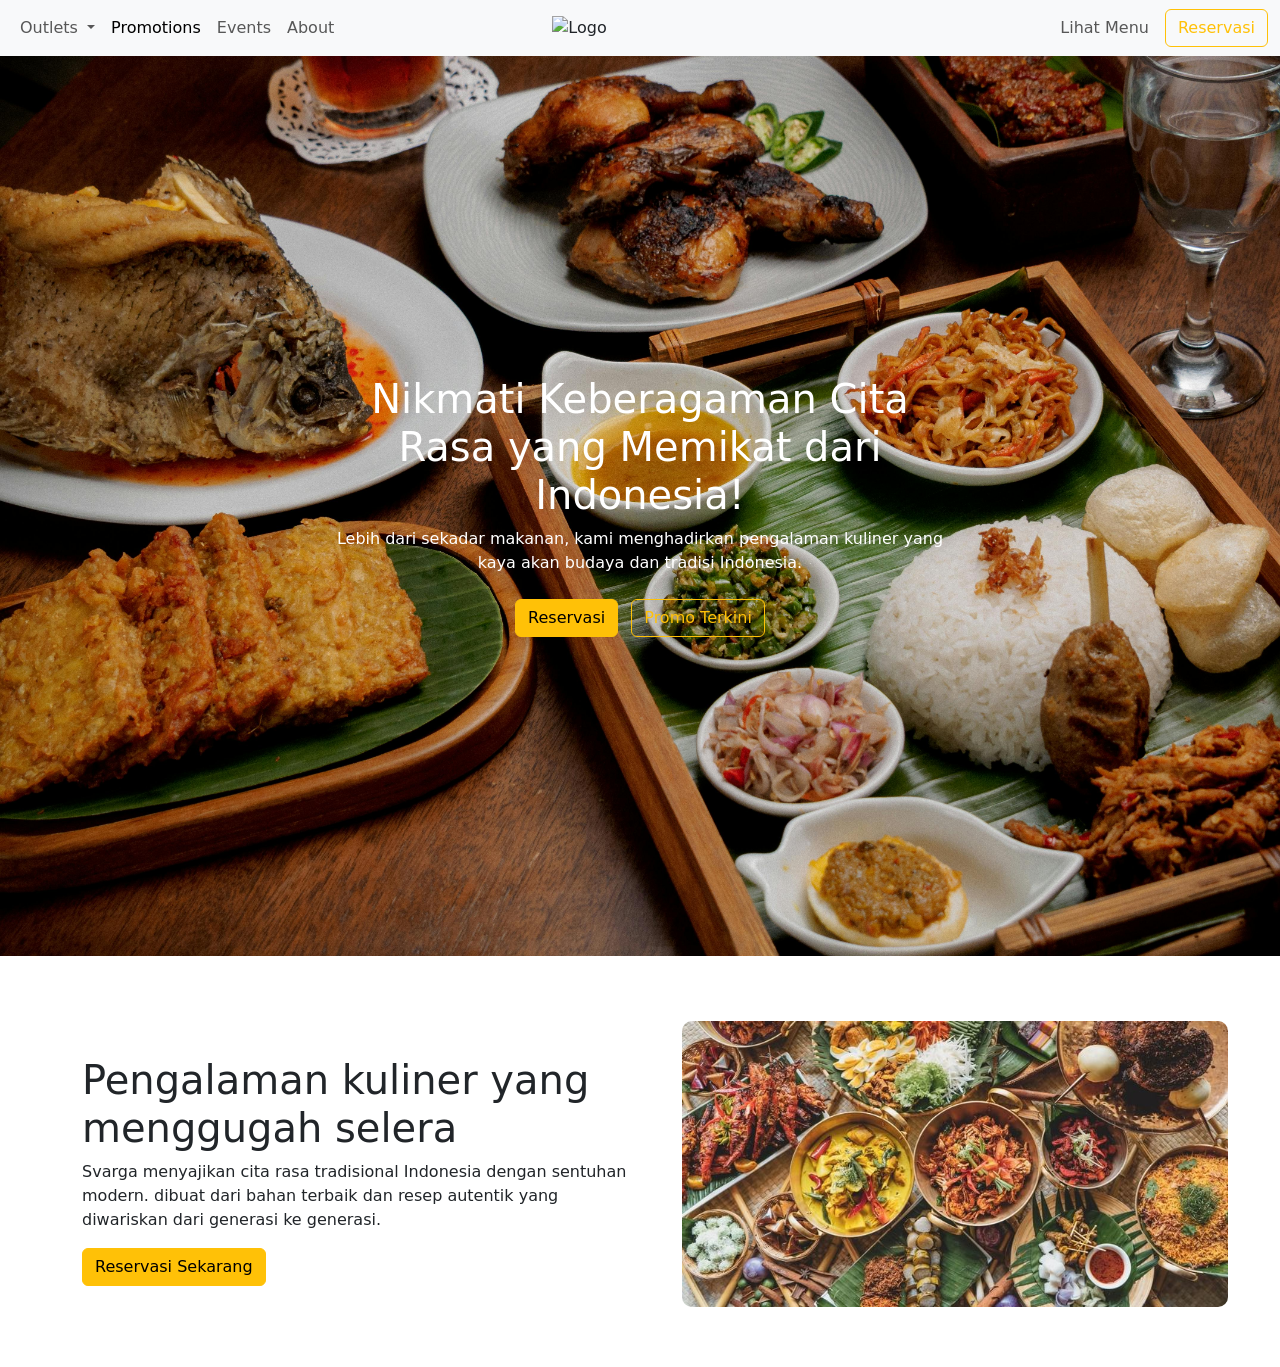
==== index.html @ 2d4aeb8b "ya inilah Co-authored-by: Copilot <copilot@github.com>" ====
<!DOCTYPE html>
<html lang="en">

<head>
    <meta charset="UTF-8">
    <meta name="viewport" content="width=device-width, initial-scale=1.0">
    <title>Document</title>
    <link href="https://cdn.jsdelivr.net/npm/bootstrap@5.3.0/dist/css/bootstrap.min.css" rel="stylesheet">
    <script src="" https://cdn.tailwindcss.com"></script>
    <link rel="stylesheet" href="ubah.css">
</head>

<body>
    <nav class="navbar navbar-expand-lg bg-body-tertiary">
        <div class="container-fluid">

            <button class="navbar-toggler" type="button" data-bs-toggle="collapse" data-bs-target="#navbarNavDropdown">
                <span class="navbar-toggler-icon"></span>
            </button>

            <div class="collapse navbar-collapse" id="navbarNavDropdown">

                <ul class="navbar-nav">

                    <li class="nav-item dropdown">
                        <a class="nav-link dropdown-toggle" href="#" role="button" data-bs-toggle="dropdown">
                            Outlets
                        </a>
                        <ul class="dropdown-menu">
                            <li><span class="dropdown-item-text">Svarga Menteng</span></li>
                            <li><span class="dropdown-item-text">Svarga Bali</span></li>
                            <li><span class="dropdown-item-text">Svarga Surabaya</span></li>
                            <li><span class="dropdown-item-text">Svarga Jogja</span></li>
                        </ul>
                    </li>

                    <li class="nav-item">
                        <a class="nav-link active" href="promo.html">Promotions</a>
                    </li>

                    <li class="nav-item">
                        <a class="nav-link" href="events.html">Events</a>
                    </li>

                    <li class="nav-item">
                        <a class="nav-link" href="about.html">About</a>
                    </li>

                </ul>

                <div class="mx-auto">
                    <img src="logo.png" alt="Logo" width="80" class="d-block">
                </div>

                <ul class="navbar-nav ms-auto align-items-center">
                    <li class="nav-item">
                        <a class="nav-link" href="menu.html">Lihat Menu</a>
                    </li>

                    <li class="nav-item ms-2">
                        <button class="btn btn-outline-warning">Reservasi</button>
                    </li>
                </ul>

            </div>
        </div>
    </nav>
    <div class="hero-image">
        <div class="hero-text">
            <h1>Nikmati Keberagaman Cita Rasa yang Memikat dari Indonesia!</h1>
            <p>Lebih dari sekadar makanan, kami menghadirkan pengalaman kuliner yang kaya akan budaya dan tradisi
                Indonesia.</p>
            <div class="text-center mt-4">
                <button class="btn btn-warning me-2">Reservasi</button>
                <button class="btn btn-outline-warning">Promo Terkini</button>
            </div>
        </div>
    </div>

    <div class="container text-center">
  <div class="row">
    <div class="col kolom-makanan">
      <h1>Pengalaman kuliner yang menggugah selera</h1>
      <p>Svarga menyajikan cita rasa tradisional Indonesia dengan sentuhan modern. dibuat dari bahan terbaik dan resep autentik yang diwariskan dari generasi ke generasi.</p>
      <button class="btn btn-warning">Reservasi Sekarang</button>
    </div>
    <div class="col kolom-gambar">
      <img src="makanan.jpeg" alt="menu" class="img-fluid">
    </div>
  </div>
</div>

    <script src="https://cdn.jsdelivr.net/npm/bootstrap@5.3.8/dist/js/bootstrap.bundle.min.js"></script>
</body>

</html>
---- ubah.css ----
.hero-image {
  background-image: url(tumbnail.jpg); 
  min-height: 100vh; /* ganti ini */
  background-size: cover;
  background-position: center;
  position: relative;
  margin-bottom: 50px;
}

.hero-text {
  position: absolute;
  text-align: center;
  top: 50%;
  left: 50%;
    transform: translate(-50%, -50%);
  color: white;
}

.kolom-makanan{
  text-align: start;
  margin-top: 50px;
  margin-bottom: 50px;
}

.kolom-gambar img {
  width: 5500px;
  height: auto;
  margin-top: 15px;
  margin-bottom: 60px;
  margin-left: 30px; /* ini yang bikin geser ke kanan */
  border-radius: 10px;
}

.hero{
  background-image: url(tumbnail.jpg); 
  min-height: 100vh; 
  background-size: cover;
  background-position: center;
  position: relative;
  margin-bottom: 0px;
}

.reservasi{
  font-size: 60px;
  font-weight: bold;
}

.lokasi {
  display: block;
  width: 380px;          /* bikin panjang */       /* biar responsive */
  margin: 10px auto;     /* auto = tengah */
  padding: 15px;
  border-radius: 50px;   /* super tumpul */
  font-weight: bold;
  font-size: 16px;
}
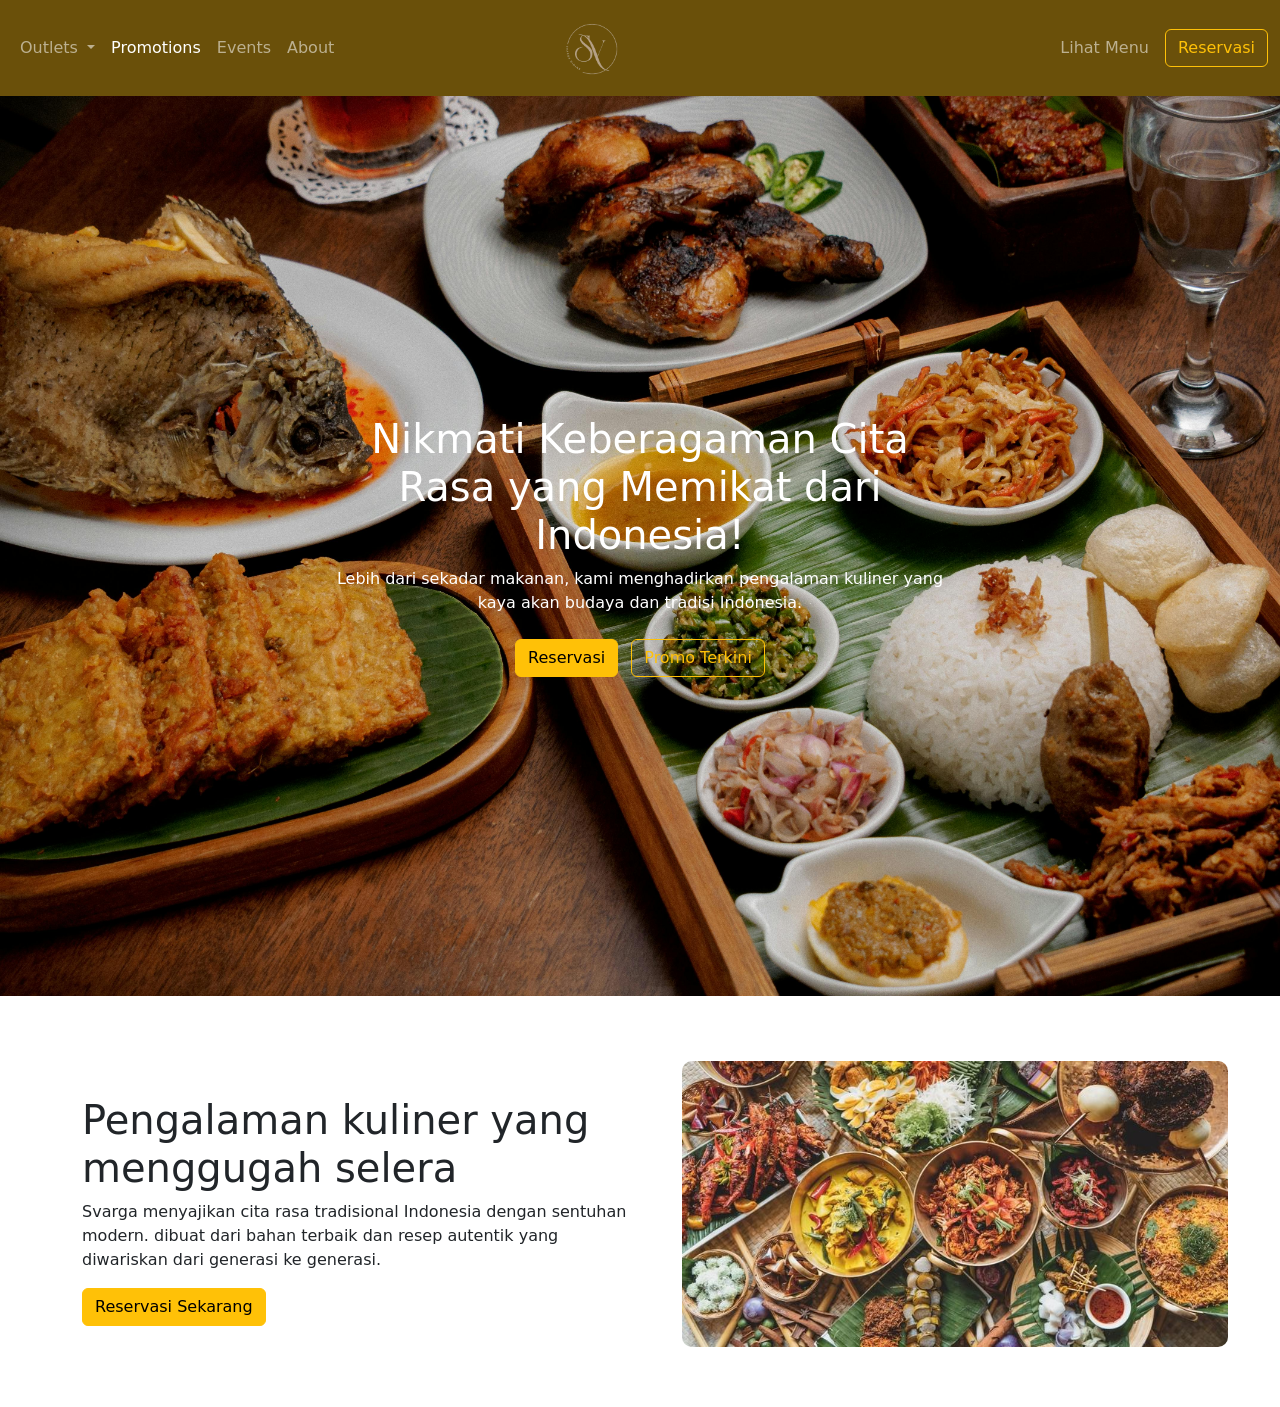
==== commit e3e90d88: "sore" ====
--- a/index.html
+++ b/index.html
@@ -6,12 +6,11 @@
     <meta name="viewport" content="width=device-width, initial-scale=1.0">
     <title>Document</title>
     <link href="https://cdn.jsdelivr.net/npm/bootstrap@5.3.0/dist/css/bootstrap.min.css" rel="stylesheet">
-    <script src="" https://cdn.tailwindcss.com"></script>
     <link rel="stylesheet" href="ubah.css">
 </head>
 
 <body>
-    <nav class="navbar navbar-expand-lg bg-body-tertiary">
+   <nav class="navbar navbar-expand-lg navbar-dark" style="background-color: #6a500a;">
         <div class="container-fluid">
 
             <button class="navbar-toggler" type="button" data-bs-toggle="collapse" data-bs-target="#navbarNavDropdown">
@@ -49,7 +48,7 @@
                 </ul>
 
                 <div class="mx-auto">
-                    <img src="logo.png" alt="Logo" width="80" class="d-block">
+                    <img src="photo/logo.png" alt="Logo" width="80" class="d-block">
                 </div>
 
                 <ul class="navbar-nav ms-auto align-items-center">
--- a/ubah.css
+++ b/ubah.css
@@ -1,3 +1,7 @@
+.body{
+  font-family: 'poppins', 'sans-serif';
+}
+
 .hero-image {
   background-image: url(tumbnail.jpg); 
   min-height: 100vh; /* ganti ini */
@@ -47,10 +51,316 @@
 
 .lokasi {
   display: block;
-  width: 380px;          /* bikin panjang */       /* biar responsive */
-  margin: 10px auto;     /* auto = tengah */
+  width: 380px;          
+  margin: 10px auto;    
   padding: 15px;
-  border-radius: 50px;   /* super tumpul */
+  border-radius: 50px;   
   font-weight: bold;
   font-size: 16px;
 }
+
+.login{
+  display: block;
+  background-color: #d8d3c5;
+  width: 380px;          
+  margin: 45px auto;    
+  padding: 15px;
+  border-radius: 10px; 
+  font-weight: bold;
+  font-size: 16px;
+}
+
+.submit{
+  margin : 10px auto;
+  background-color: black;
+  width: 300px;
+  border-radius: 10px;
+}
+
+.proomo {
+  background-color: #ede9df;
+   padding-bottom: 6%;
+}
+
+.promo {
+  color: #5c4a2d;
+  display: flex;          
+  align-items: center;     
+  gap: 40px;
+  margin-bottom: 40px;
+}
+
+.deskripsi {
+  text-align: left; 
+  padding-left: 30px;
+}
+.gambarp {
+  margin-left: 200px;
+  margin-top: 60px;
+}
+
+.gambarp img {
+  width: 400px;
+}
+
+.card-promo {
+  display: flex;
+  justify-content: center;
+  gap: 60px;
+  flex-wrap: wrap;
+  margin-top: 30px;
+}
+
+.page3 {
+  color: #5c4a2d;
+  background-color: #ede9df;
+  margin-top: 40px;
+  margin-bottom: 20px;
+  padding: 40px 0;
+  padding-bottom: 30px;
+}
+
+.page3 h1 {
+  font-family: Georgia, 'Times New Roman', Times, serif;
+}
+
+.page3 p {
+  font-size: 15px;
+  font-family: 'Segoe UI', Tahoma, Geneva, Verdana, sans-serif;
+}
+.footer {
+  background-color: #6a500a;
+  margin-top: 60px;
+  padding: 10px 0;
+  color: #eeebe5;
+}
+
+.footer .merk {
+  font-size: 22px;
+  margin-bottom: 6px;
+}
+
+.footer h6 {
+  font-weight: bold;
+  margin-bottom: 4px;
+}
+
+.footer ul li {
+  margin-bottom: 4px;
+}
+
+.footer ul li:hover {
+  color: #d97742;
+}
+
+.footer hr {
+  margin: 10px 0;
+  border-color: #d8d3c5;
+}
+
+.events .row {
+  display: flex;
+  align-items: flex-start; 
+}
+
+.foto {
+  flex: 1;
+}
+
+.foto img {
+  width: 100%;
+  height: auto;
+  margin-top: 2cm;
+}
+
+.teks {
+  margin-top: 2cm;
+  margin-left: 20px;
+  flex: 1;
+  text-align: left;
+}
+
+.teks h2 {
+  font-family: 'Playfair Display', serif;
+  font-size: 32px;
+  font-weight: 500;
+  color: #3e3e3e;
+  margin-bottom: 20px;
+}
+
+.teks p {
+  font-size: 15px;
+  line-height: 1.8;
+  color: #6b6b6b;
+  margin-bottom: 15px;
+}
+
+.foto2 {
+  flex: 1;
+}
+
+.foto2 img {
+  width: 100%;
+  height: auto;
+  margin-top: 2cm;
+}
+
+.teks2 {
+  margin-top: 2cm;
+  flex: 1;
+  margin-right: 20px;
+  text-align: right;
+}
+
+.teks2 h2 {
+  font-family: 'Playfair Display', serif;
+  font-size: 32px;
+  font-weight: 500;
+  color: #3e3e3e;
+  margin-bottom: 20px;
+}
+
+.events1 .row {
+  display: flex;
+  flex-direction: row-reverse;
+}
+
+.events2 .row {
+  display: flex;
+  align-items: flex-start; 
+}
+
+.foto3 {
+  flex: 1;
+}
+
+.foto3 img {
+  width: 100%;
+  height: auto;
+  margin-top: 2cm;
+}
+
+.teks3 {
+  margin-top: 2cm;
+  margin-left: 20px;
+  flex: 1;
+  text-align: left;
+}
+
+.teks3 h2 {
+  font-family: 'Playfair Display', serif;
+  font-size: 32px;
+  font-weight: 500;
+  margin-bottom: 20px;
+}
+
+.menu  {
+  padding-bottom: 60px;
+}
+
+.card-menu {
+  display: flex;
+  justify-content: center;
+  gap: 60px;
+  flex-wrap: wrap;
+  margin-top: 30px;
+}
+
+.card {
+    transition: 0.3s;
+    cursor: pointer;
+}
+
+.card:hover {
+    transform: translateY(-10px);
+    box-shadow: 0 10px 25px rgba(0,0,0,0.2);
+}
+
+<<<<<<< HEAD
+.card img {
+  height: 300px;        
+  object-fit: cover;   
+}
+
+
+.about {
+  display: flex;
+  align-items: center;
+  gap: 40px;
+}
+
+.image {
+  width: 50%;
+  margin-left: 0;
+  
+}
+
+.image img {
+  width: 100%;
+  height: 600px;
+  margin-left: 0%;
+}
+
+.text {
+  flex: 1;
+}
+
+.text h5 {
+  color: gray;
+  letter-spacing: 2px;
+}
+
+.text h2 {
+  font-size: 32px;
+  color: #8b5e2e;
+  font-family: Georgia, 'Times New Roman', Times, serif;
+  margin: 10px 0;
+}
+
+.text p {
+  line-height: 1.7;
+}
+
+.about-kanan {
+  display: flex;
+  align-items: center;
+}
+
+.text-kanan {
+  width: 50%;
+  padding: 40px;
+}
+
+.text-kanan h1 {
+  font-size: 50px;
+  color: #8b5e2e;
+  font-family: Georgia, 'Times New Roman', Times, serif;
+  margin: 10px 0;
+}
+
+.image-kanan {
+  width: 50%;
+}
+
+.image-kanan img {
+  width: 100%;
+  height: 600px;
+  object-fit: cover;
+}
+
+.tentang {
+  padding-top: 40px;
+  padding-bottom: 40px;
+  margin-top: 50px;
+}
+
+.tentang p {
+ justify-content: center;
+ font-size: 17px;
+ padding-left: 60px;
+ padding-right: 60px;
+}
+
+>>>>>>> 60ed29569893a36ff968fc61480106409b87541b
+=======
+>>>>>>> 633e956c681a9b9a340500182c13a1677e5e3a21
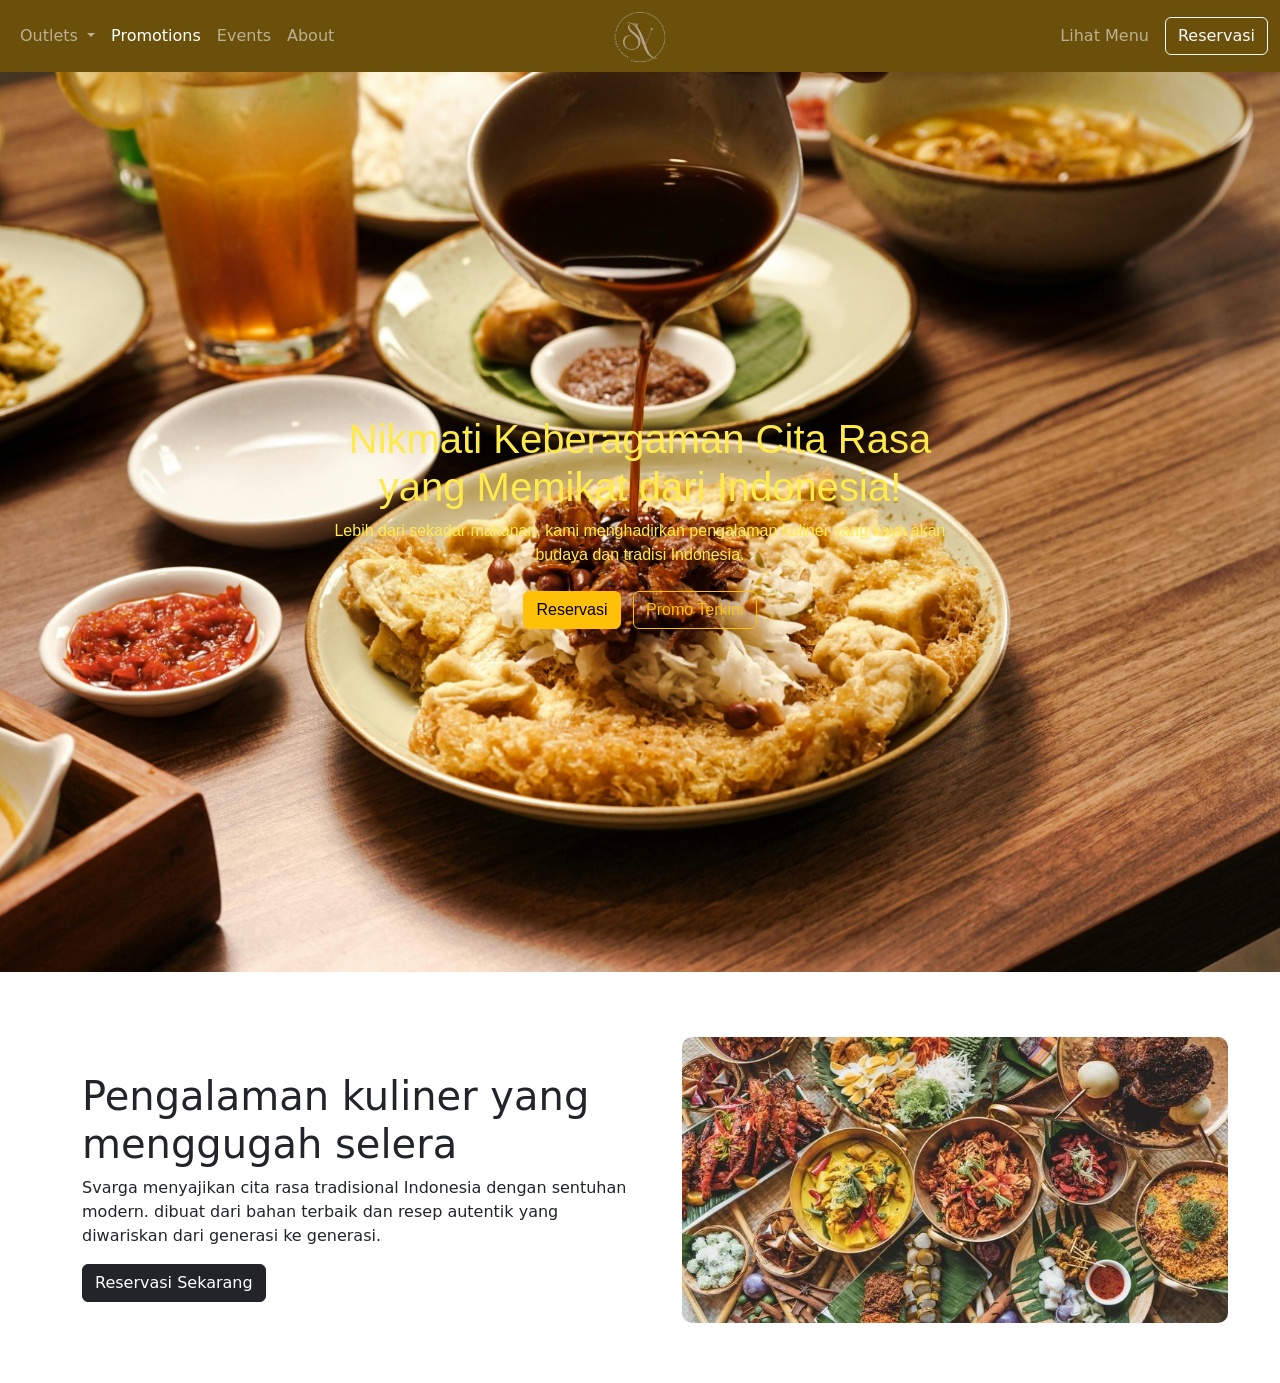
==== commit 0125f55a: "kamis" ====
--- a/index.html
+++ b/index.html
@@ -10,17 +10,13 @@
 </head>
 
 <body>
-   <nav class="navbar navbar-expand-lg navbar-dark" style="background-color: #6a500a;">
+   <nav class="navbar navbar-expand-lg navbar-dark position-relative py-3" style="background-color: #6a500a;">
         <div class="container-fluid">
-
             <button class="navbar-toggler" type="button" data-bs-toggle="collapse" data-bs-target="#navbarNavDropdown">
                 <span class="navbar-toggler-icon"></span>
             </button>
-
             <div class="collapse navbar-collapse" id="navbarNavDropdown">
-
                 <ul class="navbar-nav">
-
                     <li class="nav-item dropdown">
                         <a class="nav-link dropdown-toggle" href="#" role="button" data-bs-toggle="dropdown">
                             Outlets
@@ -32,35 +28,27 @@
                             <li><span class="dropdown-item-text">Svarga Jogja</span></li>
                         </ul>
                     </li>
-
                     <li class="nav-item">
                         <a class="nav-link active" href="promo.html">Promotions</a>
                     </li>
-
                     <li class="nav-item">
                         <a class="nav-link" href="events.html">Events</a>
                     </li>
-
                     <li class="nav-item">
                         <a class="nav-link" href="about.html">About</a>
                     </li>
-
                 </ul>
-
-                <div class="mx-auto">
-                    <img src="photo/logo.png" alt="Logo" width="80" class="d-block">
+                <div class="position-absolute start-50 translate-middle-x">
+                    <img src="photo/logo.png" alt="Logo" width="80">
                 </div>
-
                 <ul class="navbar-nav ms-auto align-items-center">
                     <li class="nav-item">
                         <a class="nav-link" href="menu.html">Lihat Menu</a>
                     </li>
-
                     <li class="nav-item ms-2">
-                        <button class="btn btn-outline-warning">Reservasi</button>
+                        <a class="btn btn-outline-light" href="reservasi.html">Reservasi</a>
                     </li>
                 </ul>
-
             </div>
         </div>
     </nav>
@@ -70,26 +58,23 @@
             <p>Lebih dari sekadar makanan, kami menghadirkan pengalaman kuliner yang kaya akan budaya dan tradisi
                 Indonesia.</p>
             <div class="text-center mt-4">
-                <button class="btn btn-warning me-2">Reservasi</button>
-                <button class="btn btn-outline-warning">Promo Terkini</button>
+                <a href="reservasi.html" class="btn btn-warning me-2">Reservasi</a>
+                <a href="promo.html" class="btn btn-outline-warning">Promo Terkini</a>
             </div>
         </div>
     </div>
-
     <div class="container text-center">
   <div class="row">
     <div class="col kolom-makanan">
       <h1>Pengalaman kuliner yang menggugah selera</h1>
       <p>Svarga menyajikan cita rasa tradisional Indonesia dengan sentuhan modern. dibuat dari bahan terbaik dan resep autentik yang diwariskan dari generasi ke generasi.</p>
-      <button class="btn btn-warning">Reservasi Sekarang</button>
+      <button class="btn btn-dark">Reservasi Sekarang</button>
     </div>
     <div class="col kolom-gambar">
       <img src="makanan.jpeg" alt="menu" class="img-fluid">
     </div>
   </div>
 </div>
-
     <script src="https://cdn.jsdelivr.net/npm/bootstrap@5.3.8/dist/js/bootstrap.bundle.min.js"></script>
 </body>
-
 </html>
--- a/ubah.css
+++ b/ubah.css
@@ -3,7 +3,7 @@
 }
 
 .hero-image {
-  background-image: url(tumbnail.jpg); 
+  background-image: url(photo/aa.jpg); 
   min-height: 100vh; /* ganti ini */
   background-size: cover;
   background-position: center;
@@ -12,12 +12,13 @@
 }
 
 .hero-text {
+  font-family: 'Franklin Gothic Medium', 'Arial Narrow', Arial, sans-serif;
   position: absolute;
   text-align: center;
   top: 50%;
   left: 50%;
-    transform: translate(-50%, -50%);
-  color: white;
+  transform: translate(-50%, -50%);
+  color: rgb(255, 234, 76);
 }
 
 .kolom-makanan{
@@ -27,7 +28,7 @@
 }
 
 .kolom-gambar img {
-  width: 5500px;
+  width: 100%;
   height: auto;
   margin-top: 15px;
   margin-bottom: 60px;
@@ -276,13 +277,10 @@
     box-shadow: 0 10px 25px rgba(0,0,0,0.2);
 }
 
-<<<<<<< HEAD
 .card img {
   height: 300px;        
   object-fit: cover;   
 }
-
-
 .about {
   display: flex;
   align-items: center;
@@ -355,12 +353,68 @@
 }
 
 .tentang p {
- justify-content: center;
- font-size: 17px;
- padding-left: 60px;
- padding-right: 60px;
-}
-
->>>>>>> 60ed29569893a36ff968fc61480106409b87541b
-=======
->>>>>>> 633e956c681a9b9a340500182c13a1677e5e3a21
+justify-content: center;
+font-size: 17px;
+padding-left: 60px;
+padding-right: 60px;
+}
+
+.cardd {
+  margin-top: 30px;
+  border-radius: 16px;
+  border: none;
+  box-shadow: 0 10px 30px rgba(0,0,0,0.08);
+}
+
+/* HEADER */
+.card-header {
+  background: none;
+  border-bottom: none;
+  text-align: center;
+}
+
+.card-header h5 {
+  font-weight: 600;
+  margin-bottom: 5px;
+}
+
+.card-header p {
+  font-size: 14px;
+  color: #777;
+}
+
+/* ==== INPUT ==== */
+.form-control {
+  border-radius: 10px;
+  padding: 12px;
+  border: 1px solid #ddd;
+  transition: all 0.3s ease;
+}
+
+.form-control:focus {
+  border-color: #6a500a;
+  box-shadow: 0 0 0 2px rgba(106,80,10,0.15);
+}
+
+/* ==== BUTTON ==== */
+.btn-success {
+  background-color: #6a500a;
+  border: none;
+  border-radius: 10px;
+  padding: 12px;
+  font-weight: 500;
+}
+
+.btn-success:hover {
+  background-color: #4e3a07;
+}
+
+a {
+  color: #6a500a;
+  font-weight: 500;
+}
+
+.text-danger {
+  font-size: 13px;
+}
+
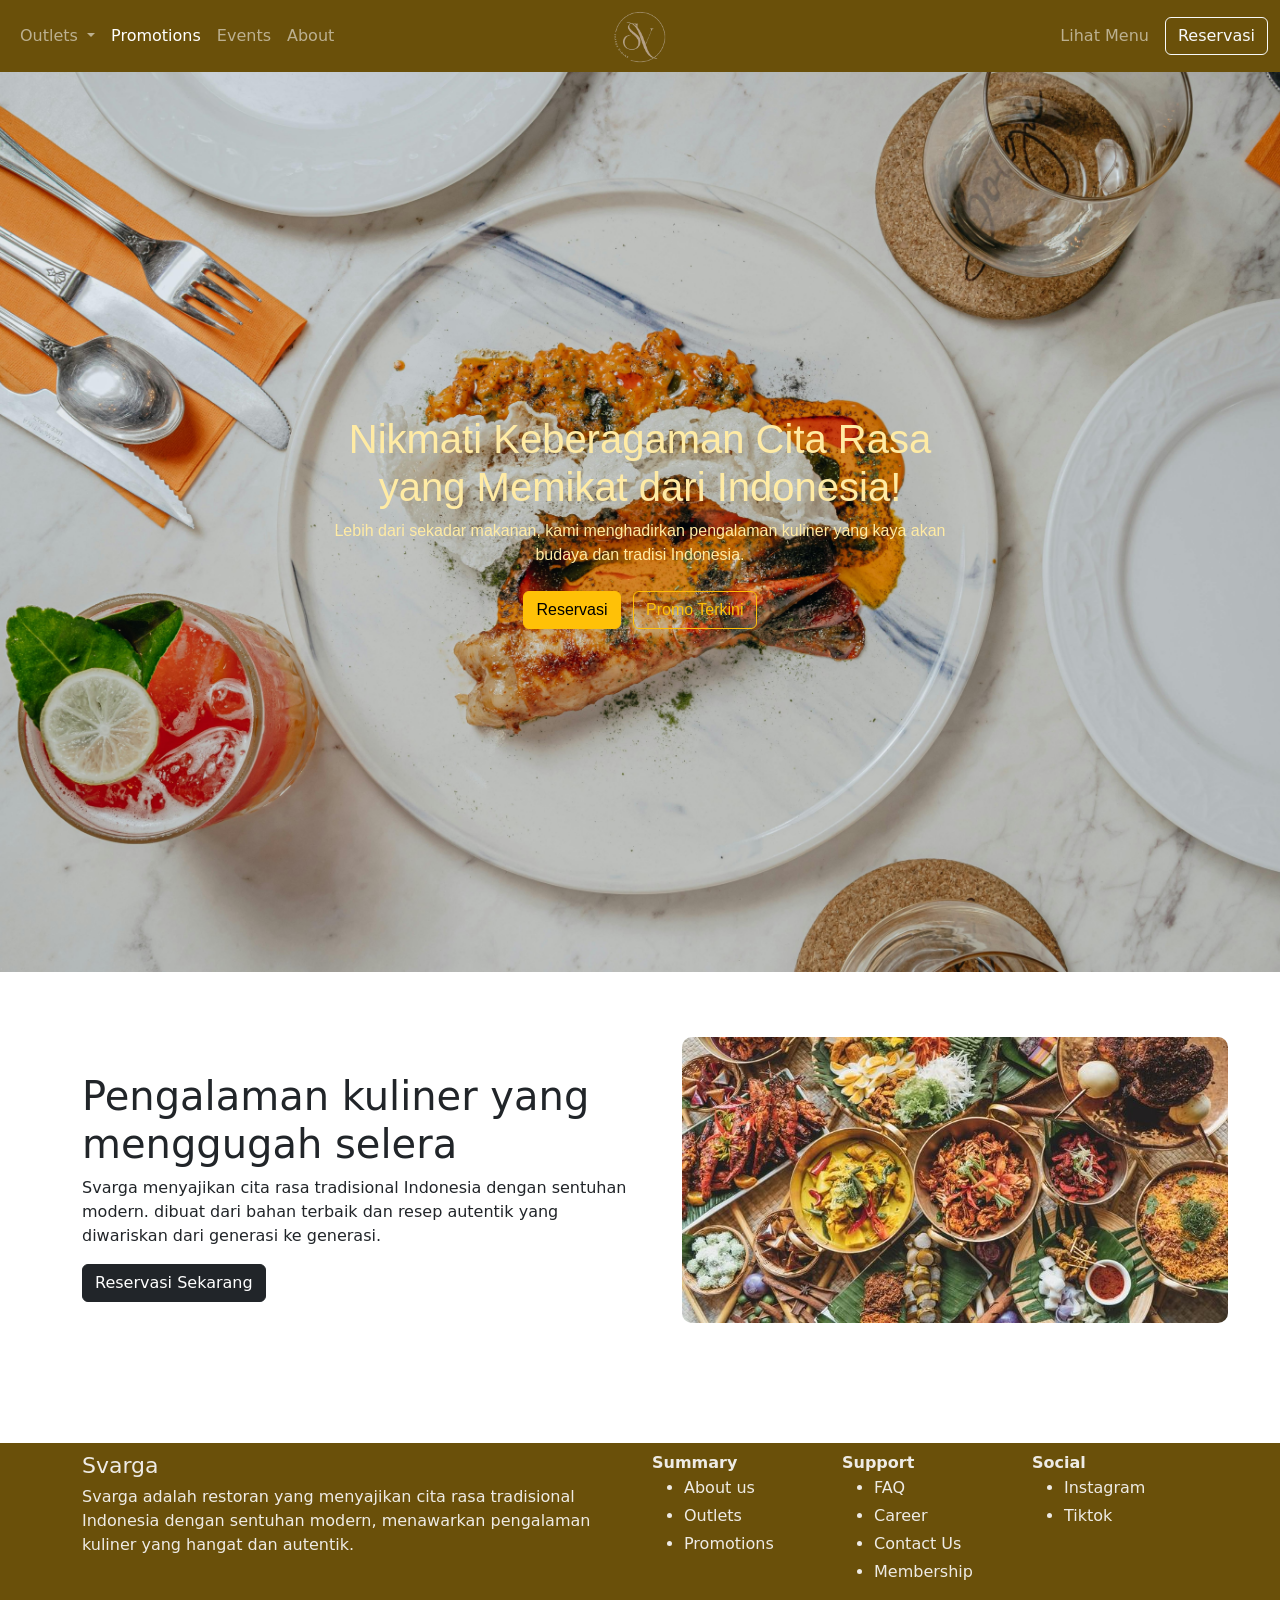
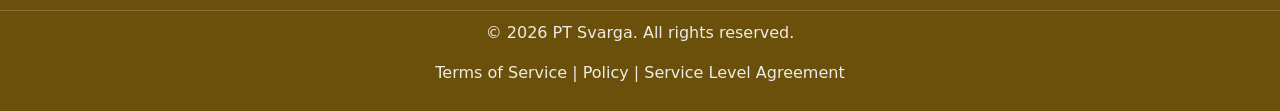
==== commit a5ea29e2: "jum" ====
--- a/index.html
+++ b/index.html
@@ -71,10 +71,53 @@
       <button class="btn btn-dark">Reservasi Sekarang</button>
     </div>
     <div class="col kolom-gambar">
-      <img src="makanan.jpeg" alt="menu" class="img-fluid">
+      <img src="photo/makanan.jpeg" alt="menu" class="img-fluid">
     </div>
   </div>
 </div>
+<footer class="footer">
+    <div class="container">
+        <div class="row">
+            <div class="col-md-6">
+                <h3 class="merk">Svarga</h3>
+                <p> Svarga adalah restoran yang menyajikan cita rasa tradisional Indonesia dengan sentuhan modern, menawarkan pengalaman kuliner yang hangat dan autentik.</p>
+            </div>
+            <div class="col-md-6">
+                <div class="row">
+                    <div class="col-4">
+                        <h6>Summary</h6>
+                        <ul class="list">
+                            <li>About us</li>
+                            <li>Outlets</li>
+                            <li>Promotions</li>
+                        </ul>
+                    </div>
+                    <div class="col-4">
+                        <h6>Support</h6>
+                        <ul class="list">
+                            <li>FAQ</li>
+                            <li>Career</li>
+                            <li>Contact Us</li>
+                            <li>Membership</li> 
+                        </ul>
+                    </div>
+                    <div class="col-4">
+                        <h6>Social</h6>
+                        <ul class="list">
+                            <li>Instagram</li>
+                            <li>Tiktok</li>
+                        </ul>
+                    </div>
+                </div>
+            </div>
+        </div>
+    </div>
+    <hr>
+    <div class="bawah text-center">
+        <p>© 2026 PT Svarga. All rights reserved.</p>
+        <p>Terms of Service | Policy | Service Level Agreement</p>
+    </div>
+</footer>
     <script src="https://cdn.jsdelivr.net/npm/bootstrap@5.3.8/dist/js/bootstrap.bundle.min.js"></script>
 </body>
 </html>
--- a/ubah.css
+++ b/ubah.css
@@ -3,8 +3,8 @@
 }
 
 .hero-image {
-  background-image: url(photo/aa.jpg); 
-  min-height: 100vh; /* ganti ini */
+  background-image: url(photo/thumm.jpg); 
+  min-height: 100vh; 
   background-size: cover;
   background-position: center;
   position: relative;
@@ -18,7 +18,7 @@
   top: 50%;
   left: 50%;
   transform: translate(-50%, -50%);
-  color: rgb(255, 234, 76);
+  color: rgb(255, 235, 164);
 }
 
 .kolom-makanan{
@@ -32,12 +32,12 @@
   height: auto;
   margin-top: 15px;
   margin-bottom: 60px;
-  margin-left: 30px; /* ini yang bikin geser ke kanan */
+  margin-left: 30px; 
   border-radius: 10px;
 }
 
 .hero{
-  background-image: url(tumbnail.jpg); 
+  background-image: url(photo/thumm.jpg); 
   min-height: 100vh; 
   background-size: cover;
   background-position: center;
@@ -383,7 +383,6 @@
   color: #777;
 }
 
-/* ==== INPUT ==== */
 .form-control {
   border-radius: 10px;
   padding: 12px;
@@ -396,7 +395,6 @@
   box-shadow: 0 0 0 2px rgba(106,80,10,0.15);
 }
 
-/* ==== BUTTON ==== */
 .btn-success {
   background-color: #6a500a;
   border: none;
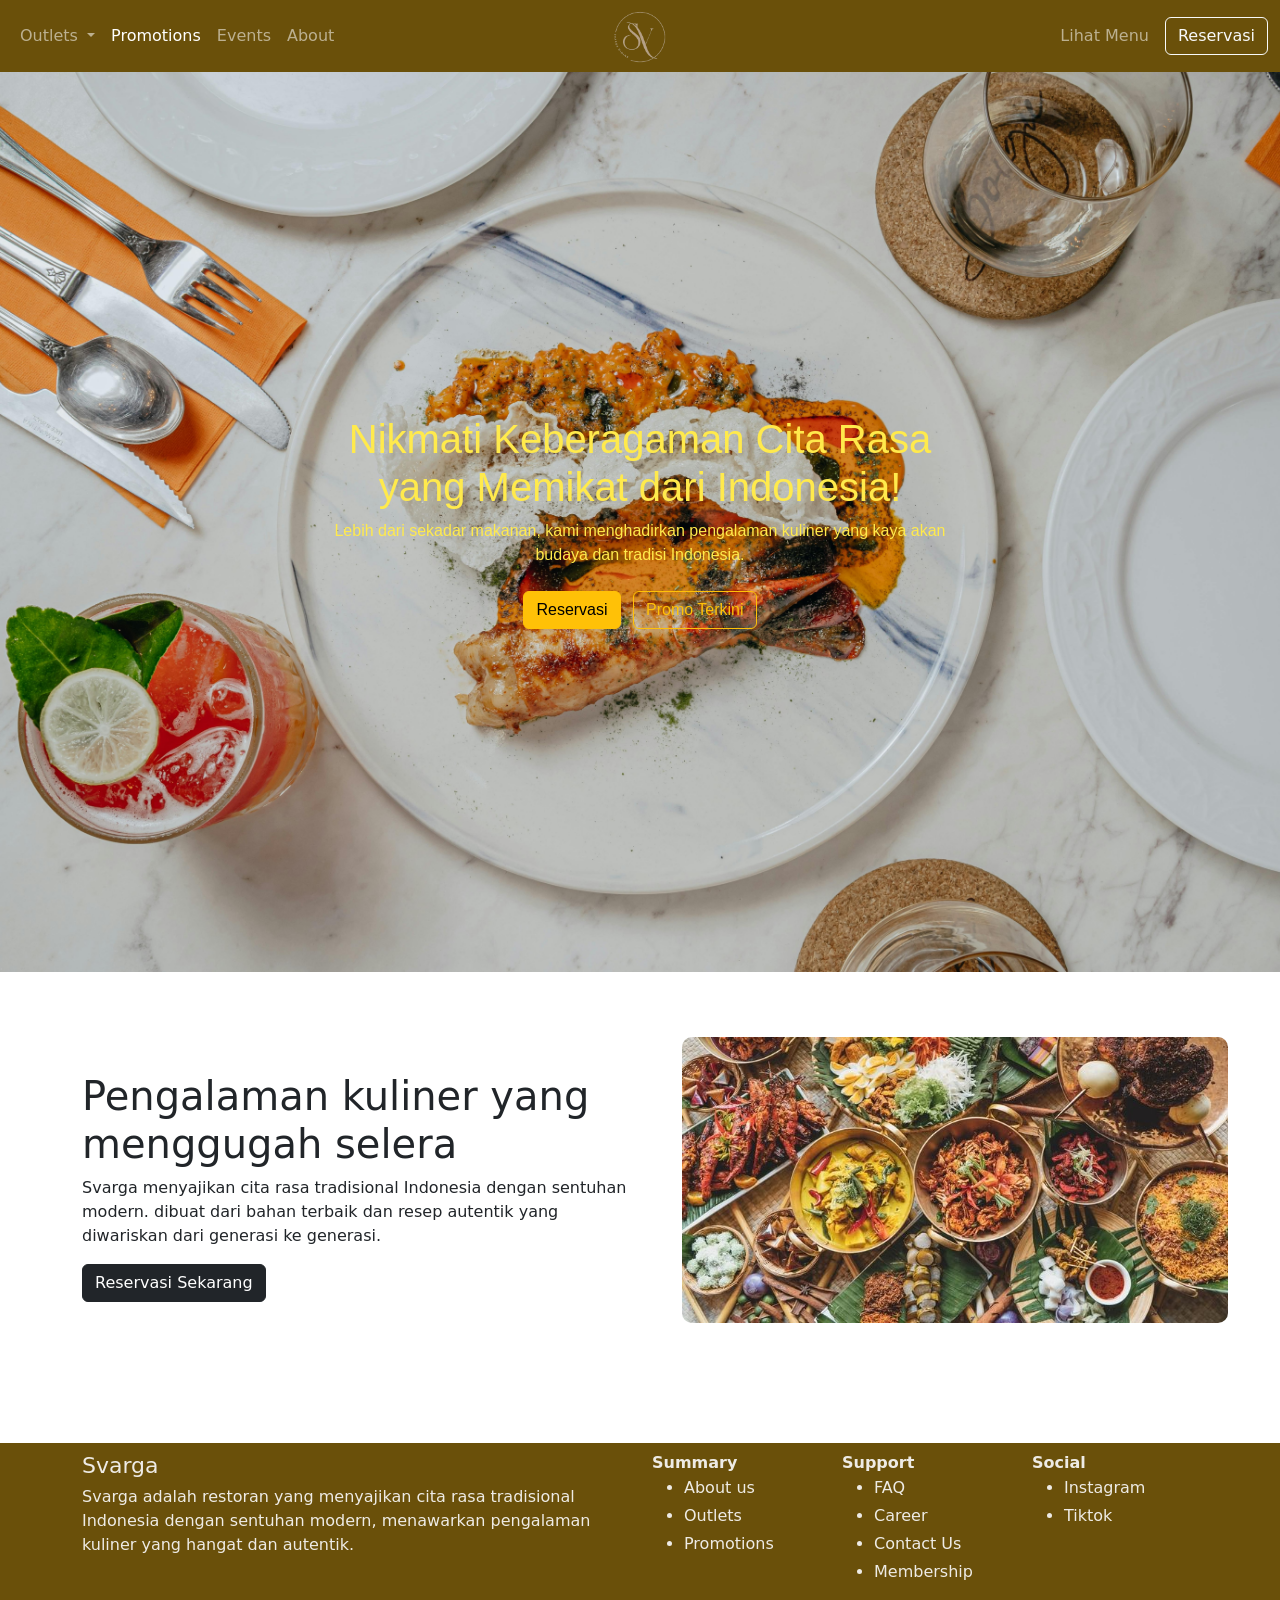
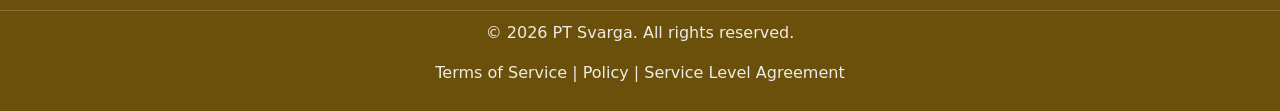
==== commit 5d85731b: "beneriinnn" ====
--- a/index.html
+++ b/index.html
@@ -43,7 +43,7 @@
                 </div>
                 <ul class="navbar-nav ms-auto align-items-center">
                     <li class="nav-item">
-                        <a class="nav-link" href="menu.html">Lihat Menu</a>
+                        <a class="nav-link" href="menu.php">Lihat Menu</a>
                     </li>
                     <li class="nav-item ms-2">
                         <a class="btn btn-outline-light" href="reservasi.html">Reservasi</a>
--- a/ubah.css
+++ b/ubah.css
@@ -18,7 +18,7 @@
   top: 50%;
   left: 50%;
   transform: translate(-50%, -50%);
-  color: rgb(255, 235, 164);
+  color: rgb(255, 234, 76);
 }
 
 .kolom-makanan{
@@ -366,7 +366,6 @@
   box-shadow: 0 10px 30px rgba(0,0,0,0.08);
 }
 
-/* HEADER */
 .card-header {
   background: none;
   border-bottom: none;
@@ -394,6 +393,7 @@
   border-color: #6a500a;
   box-shadow: 0 0 0 2px rgba(106,80,10,0.15);
 }
+
 
 .btn-success {
   background-color: #6a500a;
@@ -416,3 +416,23 @@
   font-size: 13px;
 }
 
+.booking-card{
+    width: 450px;
+    background: white;
+    padding: 30px;
+    border-radius: 15px;
+    box-shadow: 0 2px 10px rgba(0,0,0,0.1);
+}
+
+.booking-wrapper{
+    min-height: 100vh;
+    display: flex;
+    justify-content: center;
+    align-items: center;
+}
+
+.form-control,
+.form-select{
+    height: 45px;
+    border-radius: 10px;
+}
